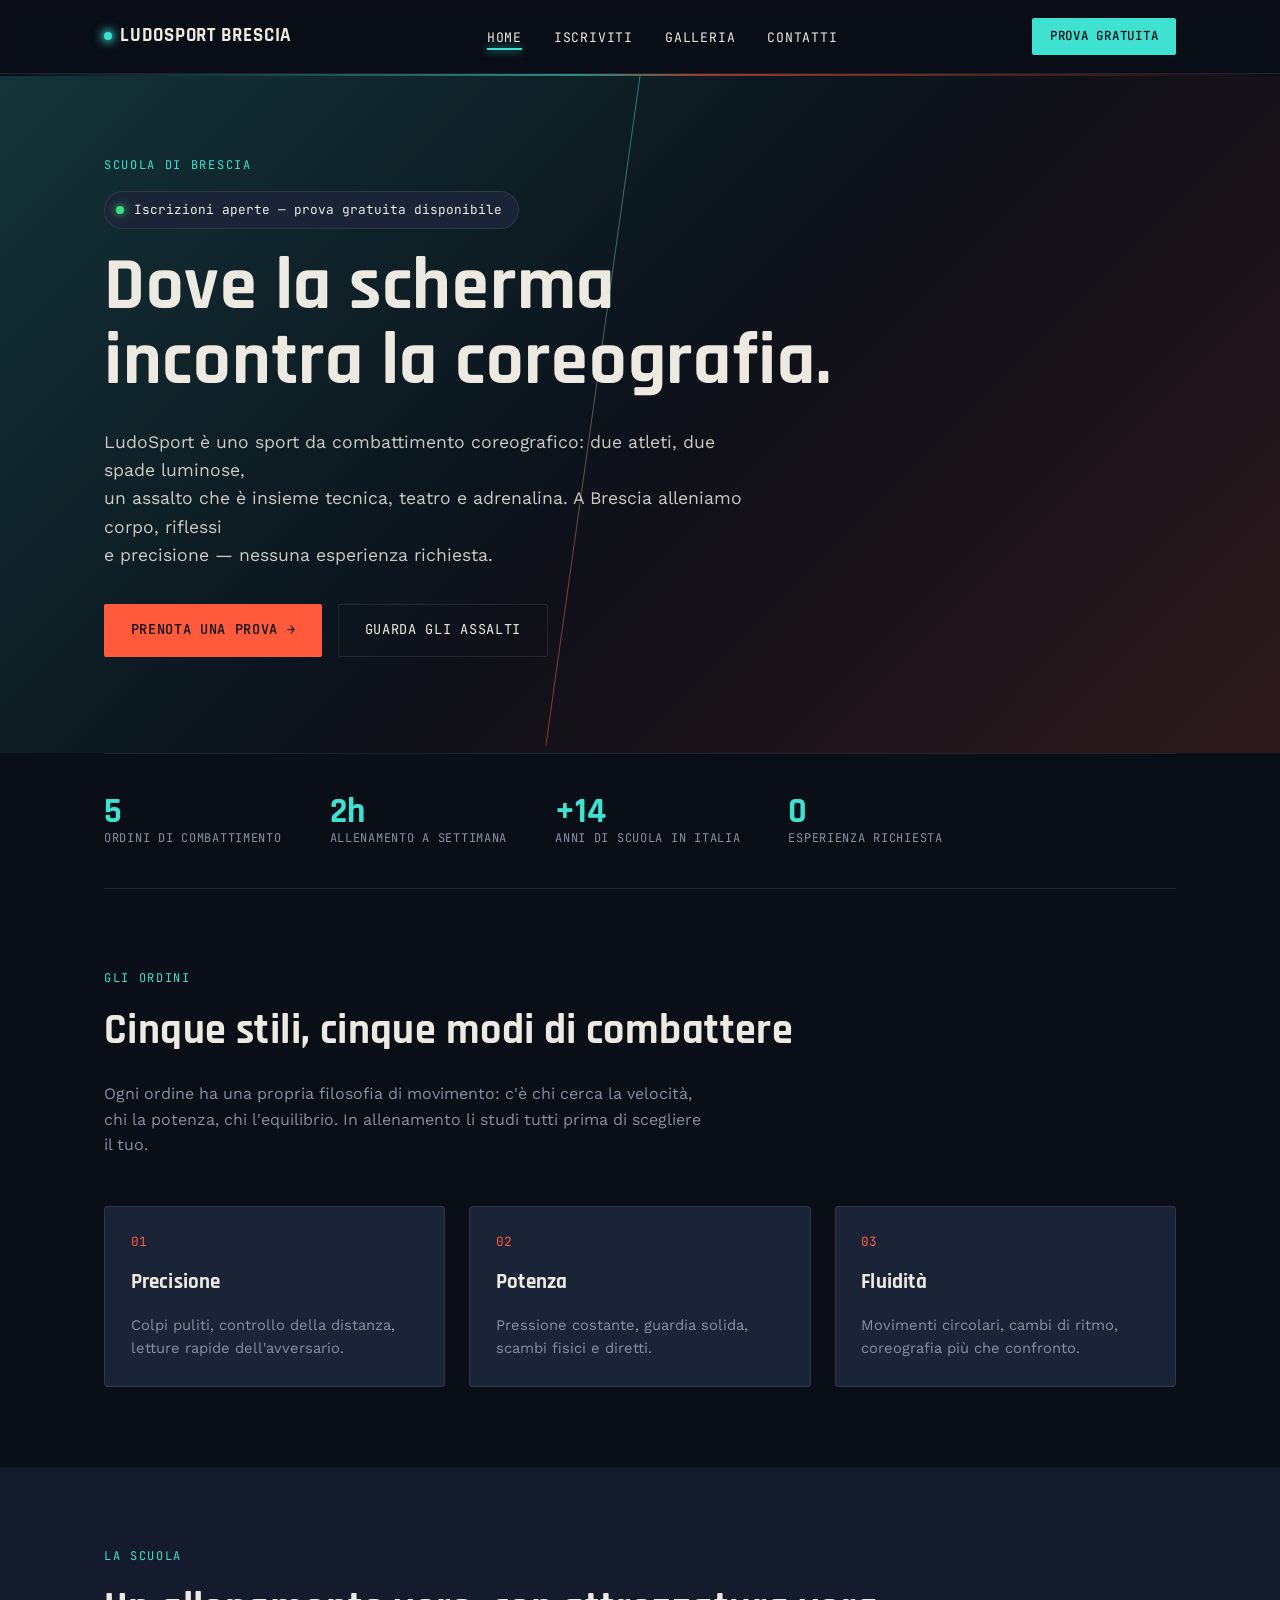
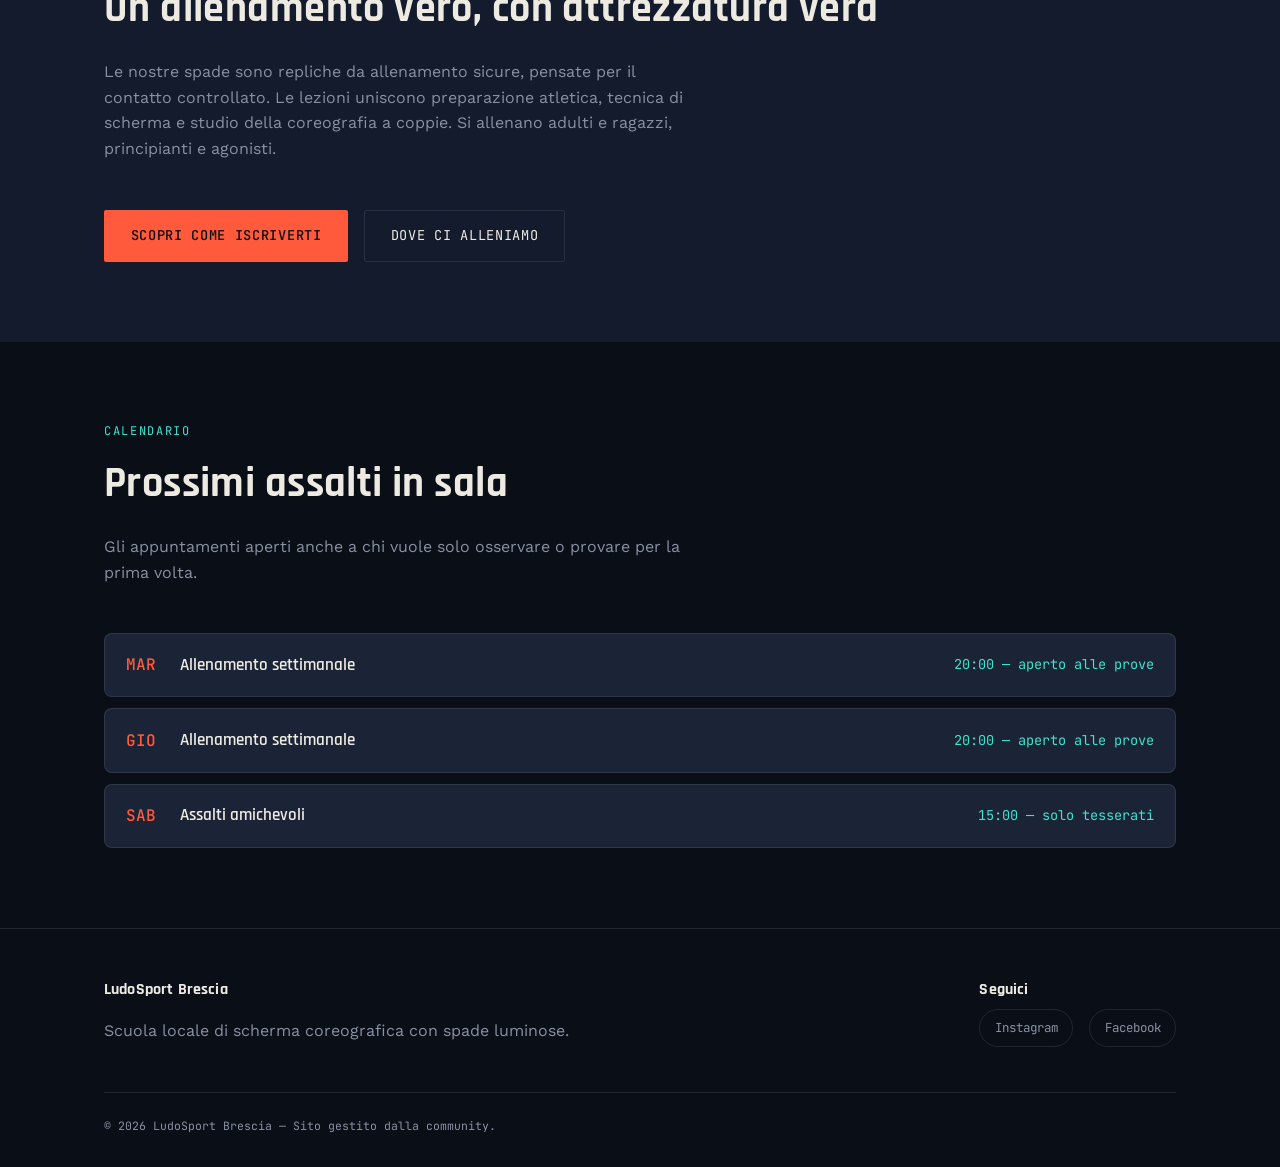
==== index.html @ ec68f719 "Add files via upload" ====
<!DOCTYPE html>
<html lang="it">
<head>
<meta charset="UTF-8">
<meta name="viewport" content="width=device-width, initial-scale=1.0">
<title>LudoSport Brescia — Scherma coreografica con spade luminose</title>
<meta name="description" content="LudoSport Brescia: allenamenti, assalti e corsi di scherma coreografica con spade laser. Scopri la scuola e prenota una lezione di prova.">
<link rel="stylesheet" href="style.css">
</head>
<body>

<header class="site-header">
  <nav class="nav">
    <a href="index.html" class="logo"><span class="spark"></span>LudoSport Brescia</a>
    <ul class="nav-links">
      <li><a href="index.html" class="active">Home</a></li>
      <li><a href="iscrizione.html">Iscriviti</a></li>
      <li><a href="galleria.html">Galleria</a></li>
      <li><a href="contatti.html">Contatti</a></li>
    </ul>
    <a href="iscrizione.html" class="nav-cta">Prova gratuita</a>
    <button class="nav-toggle" aria-label="Apri menu"><span></span><span></span><span></span></button>
  </nav>
</header>

<div class="clash-divider"></div>

<section class="hero">
  <span class="hero-seam" aria-hidden="true"></span>
  <div class="hero-inner">
    <span class="eyebrow">Scuola di Brescia</span>
    <div class="status-badge" style="margin-bottom: 1.2rem;"><span class="dot"></span>Iscrizioni aperte — prova gratuita disponibile</div>
    <h1>Dove la scherma<br>incontra la coreografia.</h1>
    <p class="lede">LudoSport è uno sport da combattimento coreografico: due atleti, due spade luminose,<br>
    un assalto che è insieme tecnica, teatro e adrenalina. A Brescia alleniamo corpo, riflessi<br>
    e precisione — nessuna esperienza richiesta.</p>
    <div class="hero-actions">
      <a href="iscrizione.html" class="btn btn-primary">Prenota una prova →</a>
      <a href="galleria.html" class="btn btn-ghost">Guarda gli assalti</a>
    </div>
  </div>
</section>

<div class="container">
  <div class="stats">
    <div class="stat"><div class="value">5</div><div class="label">Ordini di combattimento</div></div>
    <div class="stat"><div class="value">2h</div><div class="label">Allenamento a settimana</div></div>
    <div class="stat"><div class="value">+14</div><div class="label">Anni di scuola in Italia</div></div>
    <div class="stat"><div class="value">0</div><div class="label">Esperienza richiesta</div></div>
  </div>
</div>

<section>
  <div class="container">
    <div class="section-intro reveal">
      <span class="eyebrow">Gli ordini</span>
      <h2>Cinque stili, cinque modi di combattere</h2>
      <p>Ogni ordine ha una propria filosofia di movimento: c'è chi cerca la velocità, chi la potenza,
      chi l'equilibrio. In allenamento li studi tutti prima di scegliere il tuo.</p>
    </div>
    <div class="grid-3">
      <div class="card reveal">
        <span class="num">01</span>
        <h3>Precisione</h3>
        <p>Colpi puliti, controllo della distanza, letture rapide dell'avversario.</p>
      </div>
      <div class="card reveal">
        <span class="num">02</span>
        <h3>Potenza</h3>
        <p>Pressione costante, guardia solida, scambi fisici e diretti.</p>
      </div>
      <div class="card reveal">
        <span class="num">03</span>
        <h3>Fluidità</h3>
        <p>Movimenti circolari, cambi di ritmo, coreografia più che confronto.</p>
      </div>
    </div>
  </div>
</section>

<section class="panel-alt">
  <div class="container">
    <div class="section-intro reveal">
      <span class="eyebrow">La scuola</span>
      <h2>Un allenamento vero, con attrezzatura vera</h2>
      <p>Le nostre spade sono repliche da allenamento sicure, pensate per il contatto controllato.
      Le lezioni uniscono preparazione atletica, tecnica di scherma e studio della coreografia
      a coppie. Si allenano adulti e ragazzi, principianti e agonisti.</p>
    </div>
    <div class="hero-actions reveal">
      <a href="iscrizione.html" class="btn btn-primary">Scopri come iscriverti</a>
      <a href="contatti.html" class="btn btn-ghost">Dove ci alleniamo</a>
    </div>
  </div>
</section>

<section>
  <div class="container">
    <div class="section-intro reveal">
      <span class="eyebrow">Calendario</span>
      <h2>Prossimi assalti in sala</h2>
      <p>Gli appuntamenti aperti anche a chi vuole solo osservare o provare per la prima volta.</p>
    </div>
    <!--
      NOTA PER FRANCESCO: per aggiornare il calendario, copia un blocco
      ".list-card-row" e cambia nome, data e tipo evento. Nessun'altra modifica necessaria.
    -->
    <div class="list-cards reveal">
      <div class="list-card-row">
        <span class="rank">MAR</span>
        <span class="name">Allenamento settimanale</span>
        <span class="meta">20:00 — aperto alle prove</span>
      </div>
      <div class="list-card-row">
        <span class="rank">GIO</span>
        <span class="name">Allenamento settimanale</span>
        <span class="meta">20:00 — aperto alle prove</span>
      </div>
      <div class="list-card-row">
        <span class="rank">SAB</span>
        <span class="name">Assalti amichevoli</span>
        <span class="meta">15:00 — solo tesserati</span>
      </div>
    </div>
  </div>
</section>

<footer class="site-footer">
  <div class="container">
    <div class="footer-grid">
      <div>
        <h3>LudoSport Brescia</h3>
        <p>Scuola locale di scherma coreografica con spade luminose.</p>
      </div>
      <div>
        <h3>Seguici</h3>
        <div class="social-links">
          <a href="#">Instagram</a>
          <a href="#">Facebook</a>
        </div>
      </div>
    </div>
    <div class="fine-print">© 2026 LudoSport Brescia — Sito gestito dalla community.</div>
  </div>
</footer>

<script src="script.js"></script>
</body>
</html>
---- style.css ----
/* =========================================================
   LudoSport Brescia — Design System
   Void / Panel / Blade Cyan / Blade Ember / Parchment / Steel
   ========================================================= */

@import url('https://fonts.googleapis.com/css2?family=Rajdhani:wght@500;600;700&family=Work+Sans:wght@400;500;600&family=JetBrains+Mono:wght@400;500&display=swap');

:root {
  --void: #0a0e17;
  --panel: #141b2c;
  --panel-2: #1b2436;
  --cyan: #3fe1d0;
  --ember: #ff5a3c;
  --parchment: #edeae2;
  --steel: #8891a3;
  --line: rgba(237, 234, 226, 0.1);

  --display: 'Rajdhani', sans-serif;
  --body: 'Work Sans', sans-serif;
  --mono: 'JetBrains Mono', monospace;
}

* { box-sizing: border-box; }

html { scroll-behavior: smooth; }

@media (prefers-reduced-motion: reduce) {
  html { scroll-behavior: auto; }
  * { animation-duration: 0.01ms !important; animation-iteration-count: 1 !important; transition-duration: 0.01ms !important; }
}

body {
  margin: 0;
  background: var(--void);
  color: var(--parchment);
  font-family: var(--body);
  line-height: 1.6;
  -webkit-font-smoothing: antialiased;
}

img { max-width: 100%; display: block; }

a { color: inherit; text-decoration: none; }

.eyebrow {
  font-family: var(--mono);
  font-size: 0.75rem;
  letter-spacing: 0.14em;
  text-transform: uppercase;
  color: var(--cyan);
}

h1, h2, h3 {
  font-family: var(--display);
  font-weight: 700;
  letter-spacing: 0.01em;
  margin: 0 0 0.4em;
}

h1 { font-size: clamp(2.6rem, 6vw, 4.6rem); line-height: 1.02; }
h2 { font-size: clamp(1.8rem, 3.4vw, 2.6rem); }
h3 { font-size: 1.3rem; }

p { color: var(--steel); max-width: 60ch; }

.container {
  max-width: 1120px;
  margin: 0 auto;
  padding: 0 1.5rem;
}

/* ---------- Header / Nav ---------- */

.site-header {
  position: sticky;
  top: 0;
  z-index: 50;
  background: rgba(10, 14, 23, 0.85);
  backdrop-filter: blur(10px);
  border-bottom: 1px solid var(--line);
}

.nav {
  display: flex;
  align-items: center;
  justify-content: space-between;
  padding: 1.1rem 1.5rem;
  max-width: 1120px;
  margin: 0 auto;
}

.logo {
  font-family: var(--display);
  font-weight: 700;
  font-size: 1.2rem;
  letter-spacing: 0.04em;
  text-transform: uppercase;
  display: flex;
  align-items: center;
  gap: 0.5rem;
}

.logo .spark {
  width: 8px; height: 8px;
  background: var(--cyan);
  border-radius: 50%;
  box-shadow: 0 0 10px 2px var(--cyan);
}

.nav-links {
  display: flex;
  gap: 2rem;
  list-style: none;
  margin: 0; padding: 0;
}

.nav-links a {
  position: relative;
  font-family: var(--mono);
  font-size: 0.82rem;
  letter-spacing: 0.06em;
  text-transform: uppercase;
  color: var(--parchment);
  padding-bottom: 4px;
}

.nav-links a::after {
  content: '';
  position: absolute;
  left: 0; bottom: 0;
  height: 2px;
  width: 0;
  background: var(--cyan);
  box-shadow: 0 0 8px var(--cyan);
  transition: width 0.25s ease;
}

.nav-links a:nth-child(even)::after { background: var(--ember); box-shadow: 0 0 8px var(--ember); }
.nav-links a:hover::after, .nav-links a.active::after { width: 100%; }

.nav-cta {
  font-family: var(--mono);
  font-size: 0.78rem;
  text-transform: uppercase;
  letter-spacing: 0.06em;
  background: var(--cyan);
  color: var(--void);
  padding: 0.55rem 1.1rem;
  border-radius: 2px;
  font-weight: 500;
}

/* Hamburger icon (tre linee -> X quando aperto) */
.nav-toggle {
  display: none;
  position: relative;
  width: 40px; height: 40px;
  background: none;
  border: 1px solid var(--line);
  border-radius: 4px;
  cursor: pointer;
  z-index: 60;
}

.nav-toggle span {
  position: absolute;
  left: 10px; right: 10px;
  height: 2px;
  background: var(--parchment);
  transition: transform 0.25s ease, opacity 0.25s ease, top 0.25s ease;
}

.nav-toggle span:nth-child(1) { top: 13px; }
.nav-toggle span:nth-child(2) { top: 19px; }
.nav-toggle span:nth-child(3) { top: 25px; }

.nav-toggle.open span:nth-child(1) { top: 19px; transform: rotate(45deg); }
.nav-toggle.open span:nth-child(2) { opacity: 0; }
.nav-toggle.open span:nth-child(3) { top: 19px; transform: rotate(-45deg); }

@media (max-width: 780px) {
  .nav-links { display: none; }
  .nav-toggle { display: block; }

  /* Overlay full-screen in stile app: non un dropdown, ma un pannello a tutto schermo */
  .nav-links.open {
    display: flex;
    flex-direction: column;
    gap: 0;
    position: fixed;
    inset: 0;
    top: 0;
    background: var(--void);
    z-index: 55;
    padding: 6.5rem 1.8rem 2rem;
    overflow-y: auto;
  }

  .nav-links.open a {
    font-family: var(--display);
    font-size: 1.7rem;
    font-weight: 600;
    text-transform: none;
    letter-spacing: 0;
    padding: 0.9rem 0;
    border-bottom: 1px solid var(--line);
  }

  .nav-links.open a::after { display: none; }

  .nav-links.open li:nth-child(odd) a { color: var(--cyan); }
  .nav-links.open li:nth-child(even) a { color: var(--parchment); }
}

/* ---------- Clash divider (signature motif) ---------- */

.clash-divider {
  height: 2px;
  background: linear-gradient(90deg, transparent, var(--cyan) 45%, var(--ember) 55%, transparent);
  opacity: 0.6;
  margin: 0;
}

/* ---------- Hero ---------- */

.hero {
  position: relative;
  overflow: hidden;
  padding: 5rem 0 6rem;
  isolation: isolate;
}

.hero::before, .hero::after {
  content: '';
  position: absolute;
  inset: 0;
  z-index: -1;
}

.hero::before {
  background: linear-gradient(135deg, rgba(63,225,208,0.18), transparent 55%);
}

.hero::after {
  background: linear-gradient(315deg, rgba(255,90,60,0.14), transparent 55%);
}

.hero-seam {
  position: absolute;
  top: 0; bottom: 0;
  left: 50%;
  width: 1px;
  background: linear-gradient(180deg, var(--cyan), var(--ember));
  opacity: 0.5;
  transform: translateX(-50%) rotate(8deg);
  transform-origin: top;
  z-index: -1;
}

.hero-inner { max-width: 1120px; margin: 0 auto; padding: 0 1.5rem; }

.hero .eyebrow { display: block; margin-bottom: 1rem; }

.hero p.lede {
  font-size: 1.1rem;
  color: var(--parchment);
  opacity: 0.85;
  margin-top: 1.2rem;
}

.hero-actions {
  display: flex;
  gap: 1rem;
  margin-top: 2.2rem;
  flex-wrap: wrap;
}

/* ---------- Buttons ---------- */

.btn {
  display: inline-flex;
  align-items: center;
  gap: 0.5rem;
  font-family: var(--mono);
  font-size: 0.85rem;
  text-transform: uppercase;
  letter-spacing: 0.05em;
  padding: 0.9rem 1.6rem;
  border-radius: 2px;
  border: 1px solid transparent;
  cursor: pointer;
  transition: transform 0.15s ease, box-shadow 0.15s ease;
}

.btn-primary { background: var(--ember); color: var(--void); font-weight: 500; }
.btn-primary:hover { box-shadow: 0 0 24px rgba(255,90,60,0.45); transform: translateY(-1px); }

.btn-ghost { border-color: var(--line); color: var(--parchment); }
.btn-ghost:hover { border-color: var(--cyan); color: var(--cyan); }

/* ---------- Sections ---------- */

section { padding: 5rem 0; }
section .eyebrow { margin-bottom: 0.6rem; display: block; }
section > .container > h2 { margin-bottom: 1rem; }
.section-intro { margin-bottom: 3rem; }

.panel-alt { background: var(--panel); }

/* ---------- Orders / Cards grid ---------- */

.grid-3 {
  display: grid;
  grid-template-columns: repeat(3, 1fr);
  gap: 1.5rem;
}

@media (max-width: 860px) { .grid-3 { grid-template-columns: repeat(2, 1fr); } }
@media (max-width: 560px) { .grid-3 { grid-template-columns: 1fr; } }

.card {
  background: var(--panel-2);
  border: 1px solid var(--line);
  border-radius: 4px;
  padding: 1.6rem;
  transition: border-color 0.2s ease, transform 0.2s ease;
}

.card:hover { border-color: var(--cyan); transform: translateY(-3px); }

.card .num {
  font-family: var(--mono);
  color: var(--ember);
  font-size: 0.8rem;
  display: block;
  margin-bottom: 0.8rem;
}

.card p { font-size: 0.92rem; margin-bottom: 0; }

/* ---------- Stats row (mono/data feel) ---------- */

.stats {
  display: flex;
  gap: 3rem;
  flex-wrap: wrap;
  padding: 2.5rem 0;
  border-top: 1px solid var(--line);
  border-bottom: 1px solid var(--line);
}

.stat .value {
  font-family: var(--display);
  font-size: 2.2rem;
  color: var(--cyan);
  font-weight: 700;
  line-height: 1;
}

.stat .label {
  font-family: var(--mono);
  font-size: 0.75rem;
  color: var(--steel);
  text-transform: uppercase;
  letter-spacing: 0.06em;
}

/* ---------- Gallery ---------- */

.gallery-grid {
  display: grid;
  grid-template-columns: repeat(3, 1fr);
  gap: 0.6rem;
}

@media (max-width: 780px) { .gallery-grid { grid-template-columns: repeat(2, 1fr); } }

.gallery-item {
  position: relative;
  aspect-ratio: 4/5;
  overflow: hidden;
  border-radius: 3px;
  background: var(--panel-2);
}

.gallery-item img { width: 100%; height: 100%; object-fit: cover; transition: transform 0.4s ease; }
.gallery-item:hover img { transform: scale(1.06); }

.gallery-item .caption {
  position: absolute; left: 0; right: 0; bottom: 0;
  padding: 0.6rem 0.8rem;
  background: linear-gradient(0deg, rgba(10,14,23,0.9), transparent);
  font-family: var(--mono);
  font-size: 0.7rem;
  color: var(--parchment);
  opacity: 0;
  transition: opacity 0.25s ease;
}

.gallery-item:hover .caption { opacity: 1; }

.filter-bar {
  display: flex;
  gap: 0.6rem;
  flex-wrap: wrap;
  margin-bottom: 2rem;
}

.filter-btn {
  font-family: var(--mono);
  font-size: 0.75rem;
  text-transform: uppercase;
  letter-spacing: 0.04em;
  background: none;
  border: 1px solid var(--line);
  color: var(--steel);
  padding: 0.5rem 1rem;
  border-radius: 20px;
  cursor: pointer;
  transition: all 0.2s ease;
}

.filter-btn:hover, .filter-btn.active {
  color: var(--void);
  background: var(--cyan);
  border-color: var(--cyan);
}

/* ---------- Forms ---------- */

.form-grid { display: grid; gap: 1.2rem; max-width: 560px; }

label {
  display: block;
  font-family: var(--mono);
  font-size: 0.75rem;
  text-transform: uppercase;
  letter-spacing: 0.05em;
  color: var(--steel);
  margin-bottom: 0.5rem;
}

input, textarea, select {
  width: 100%;
  background: var(--panel-2);
  border: 1px solid var(--line);
  color: var(--parchment);
  font-family: var(--body);
  font-size: 0.95rem;
  padding: 0.8rem 0.9rem;
  border-radius: 3px;
}

input:focus, textarea:focus, select:focus {
  outline: 2px solid var(--cyan);
  outline-offset: 1px;
  border-color: var(--cyan);
}

/* ---------- Steps list ---------- */

.steps { display: grid; gap: 1.4rem; }

.step { display: flex; gap: 1.2rem; align-items: flex-start; }

.step .num {
  font-family: var(--display);
  font-size: 1.6rem;
  font-weight: 700;
  color: var(--ember);
  min-width: 2.4rem;
}

/* ---------- Footer ---------- */

.site-footer {
  border-top: 1px solid var(--line);
  padding: 3rem 0 2rem;
  color: var(--steel);
}

.footer-grid {
  display: flex;
  justify-content: space-between;
  flex-wrap: wrap;
  gap: 2rem;
  margin-bottom: 2rem;
}

.footer-grid h3 { font-size: 1rem; color: var(--parchment); }

.social-links { display: flex; gap: 1rem; }

.social-links a {
  font-family: var(--mono);
  font-size: 0.78rem;
  border: 1px solid var(--line);
  padding: 0.5rem 0.9rem;
  border-radius: 20px;
}

.social-links a:hover { border-color: var(--cyan); color: var(--cyan); }

.fine-print {
  font-family: var(--mono);
  font-size: 0.72rem;
  color: var(--steel);
  border-top: 1px solid var(--line);
  padding-top: 1.5rem;
}

/* ---------- Reveal on scroll ---------- */

.reveal {
  opacity: 0;
  transform: translateY(16px);
  transition: opacity 0.6s ease, transform 0.6s ease;
}

.reveal.is-visible { opacity: 1; transform: translateY(0); }

/* ---------- Status badge (pallino + testo, es. "Iscrizioni aperte") ---------- */

.status-badge {
  display: inline-flex;
  align-items: center;
  gap: 0.6rem;
  background: var(--panel-2);
  border: 1px solid var(--line);
  border-radius: 30px;
  padding: 0.5rem 1rem 0.5rem 0.7rem;
  font-family: var(--mono);
  font-size: 0.8rem;
  color: var(--parchment);
}

.status-badge .dot {
  width: 8px; height: 8px;
  border-radius: 50%;
  background: #3fe17e;
  box-shadow: 0 0 8px #3fe17e;
}

/* ---------- List cards ("quadrettoni") — righe di classifica/elenco ---------- */

.list-cards {
  display: grid;
  gap: 0.7rem;
}

.list-card-row {
  display: flex;
  align-items: center;
  gap: 1rem;
  background: var(--panel-2);
  border: 1px solid var(--line);
  border-radius: 8px;
  padding: 1.1rem 1.3rem;
  transition: border-color 0.2s ease;
}

.list-card-row:hover { border-color: var(--cyan); }

.list-card-row .rank {
  font-family: var(--mono);
  font-weight: 500;
  color: var(--ember);
  min-width: 2.4rem;
}

.list-card-row .name {
  flex: 1;
  font-family: var(--display);
  font-weight: 600;
  font-size: 1.05rem;
}

.list-card-row .meta {
  font-family: var(--mono);
  font-size: 0.85rem;
  color: var(--cyan);
  white-space: nowrap;
}

/* ---------- Page hero (interior pages) ---------- */

.page-hero {
  padding: 3.5rem 0 3rem;
  border-bottom: 1px solid var(--line);
}

.page-hero .eyebrow { display: block; margin-bottom: 0.8rem; }
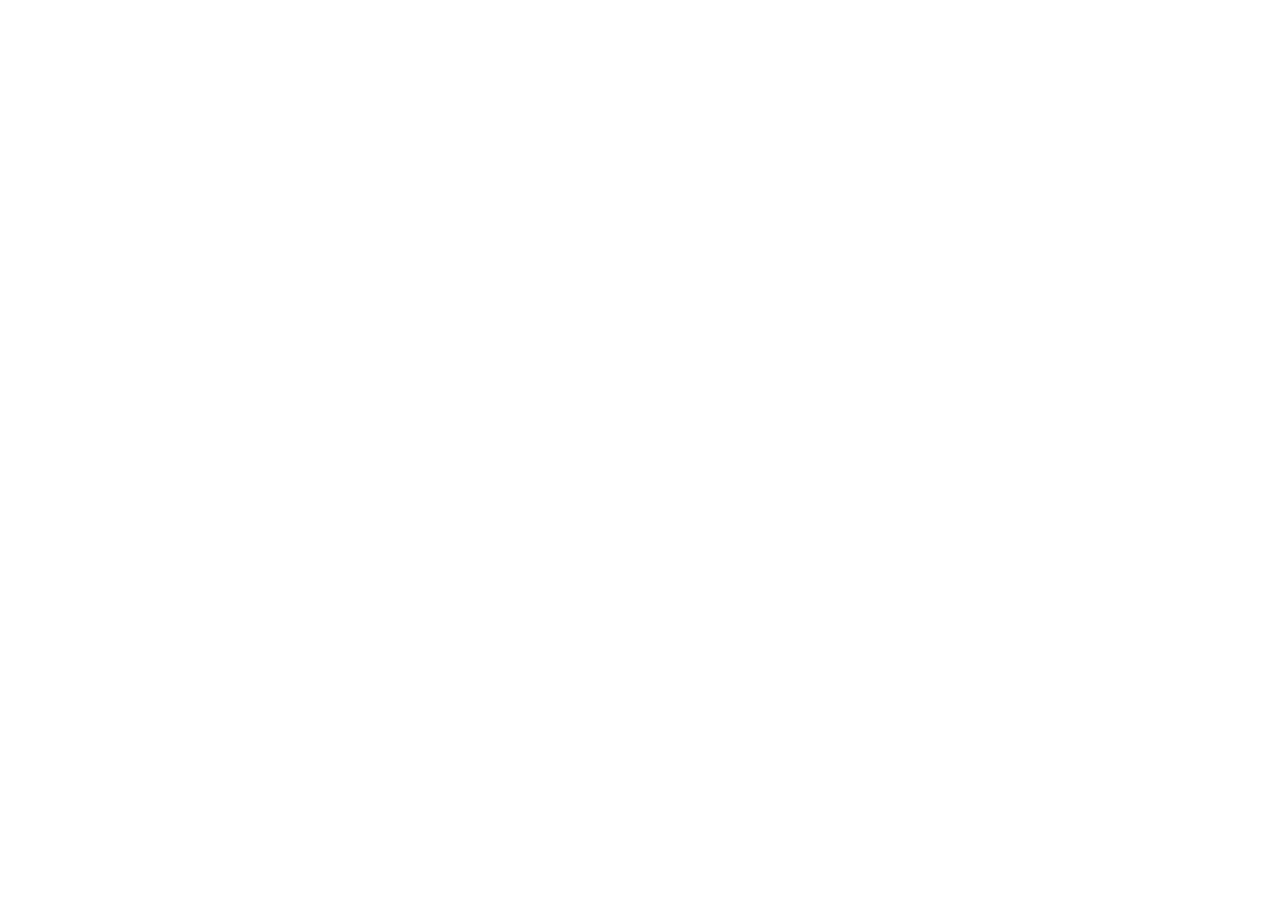
==== commit 3b31bdd4: "Add files via upload" ====
--- a/index.html
+++ b/index.html
@@ -1,149 +1,25 @@
-<!DOCTYPE html>
+<!doctype html>
 <html lang="it">
 <head>
-<meta charset="UTF-8">
-<meta name="viewport" content="width=device-width, initial-scale=1.0">
-<title>LudoSport Brescia — Scherma coreografica con spade luminose</title>
-<meta name="description" content="LudoSport Brescia: allenamenti, assalti e corsi di scherma coreografica con spade laser. Scopri la scuola e prenota una lezione di prova.">
-<link rel="stylesheet" href="style.css">
+  <meta charset="utf-8" />
+  <meta name="viewport" content="width=device-width, initial-scale=1.0" />
+  <title>Amministrazione — LudoSport Brescia</title>
+  <!-- Necessario per il login: gestisce gli account di chi può caricare foto -->
+  <script defer src="https://identity.netlify.com/v1/netlify-identity-widget.js"></script>
 </head>
 <body>
-
-<header class="site-header">
-  <nav class="nav">
-    <a href="index.html" class="logo"><span class="spark"></span>LudoSport Brescia</a>
-    <ul class="nav-links">
-      <li><a href="index.html" class="active">Home</a></li>
-      <li><a href="iscrizione.html">Iscriviti</a></li>
-      <li><a href="galleria.html">Galleria</a></li>
-      <li><a href="contatti.html">Contatti</a></li>
-    </ul>
-    <a href="iscrizione.html" class="nav-cta">Prova gratuita</a>
-    <button class="nav-toggle" aria-label="Apri menu"><span></span><span></span><span></span></button>
-  </nav>
-</header>
-
-<div class="clash-divider"></div>
-
-<section class="hero">
-  <span class="hero-seam" aria-hidden="true"></span>
-  <div class="hero-inner">
-    <span class="eyebrow">Scuola di Brescia</span>
-    <div class="status-badge" style="margin-bottom: 1.2rem;"><span class="dot"></span>Iscrizioni aperte — prova gratuita disponibile</div>
-    <h1>Dove la scherma<br>incontra la coreografia.</h1>
-    <p class="lede">LudoSport è uno sport da combattimento coreografico: due atleti, due spade luminose,<br>
-    un assalto che è insieme tecnica, teatro e adrenalina. A Brescia alleniamo corpo, riflessi<br>
-    e precisione — nessuna esperienza richiesta.</p>
-    <div class="hero-actions">
-      <a href="iscrizione.html" class="btn btn-primary">Prenota una prova →</a>
-      <a href="galleria.html" class="btn btn-ghost">Guarda gli assalti</a>
-    </div>
-  </div>
-</section>
-
-<div class="container">
-  <div class="stats">
-    <div class="stat"><div class="value">5</div><div class="label">Ordini di combattimento</div></div>
-    <div class="stat"><div class="value">2h</div><div class="label">Allenamento a settimana</div></div>
-    <div class="stat"><div class="value">+14</div><div class="label">Anni di scuola in Italia</div></div>
-    <div class="stat"><div class="value">0</div><div class="label">Esperienza richiesta</div></div>
-  </div>
-</div>
-
-<section>
-  <div class="container">
-    <div class="section-intro reveal">
-      <span class="eyebrow">Gli ordini</span>
-      <h2>Cinque stili, cinque modi di combattere</h2>
-      <p>Ogni ordine ha una propria filosofia di movimento: c'è chi cerca la velocità, chi la potenza,
-      chi l'equilibrio. In allenamento li studi tutti prima di scegliere il tuo.</p>
-    </div>
-    <div class="grid-3">
-      <div class="card reveal">
-        <span class="num">01</span>
-        <h3>Precisione</h3>
-        <p>Colpi puliti, controllo della distanza, letture rapide dell'avversario.</p>
-      </div>
-      <div class="card reveal">
-        <span class="num">02</span>
-        <h3>Potenza</h3>
-        <p>Pressione costante, guardia solida, scambi fisici e diretti.</p>
-      </div>
-      <div class="card reveal">
-        <span class="num">03</span>
-        <h3>Fluidità</h3>
-        <p>Movimenti circolari, cambi di ritmo, coreografia più che confronto.</p>
-      </div>
-    </div>
-  </div>
-</section>
-
-<section class="panel-alt">
-  <div class="container">
-    <div class="section-intro reveal">
-      <span class="eyebrow">La scuola</span>
-      <h2>Un allenamento vero, con attrezzatura vera</h2>
-      <p>Le nostre spade sono repliche da allenamento sicure, pensate per il contatto controllato.
-      Le lezioni uniscono preparazione atletica, tecnica di scherma e studio della coreografia
-      a coppie. Si allenano adulti e ragazzi, principianti e agonisti.</p>
-    </div>
-    <div class="hero-actions reveal">
-      <a href="iscrizione.html" class="btn btn-primary">Scopri come iscriverti</a>
-      <a href="contatti.html" class="btn btn-ghost">Dove ci alleniamo</a>
-    </div>
-  </div>
-</section>
-
-<section>
-  <div class="container">
-    <div class="section-intro reveal">
-      <span class="eyebrow">Calendario</span>
-      <h2>Prossimi assalti in sala</h2>
-      <p>Gli appuntamenti aperti anche a chi vuole solo osservare o provare per la prima volta.</p>
-    </div>
-    <!--
-      NOTA PER FRANCESCO: per aggiornare il calendario, copia un blocco
-      ".list-card-row" e cambia nome, data e tipo evento. Nessun'altra modifica necessaria.
-    -->
-    <div class="list-cards reveal">
-      <div class="list-card-row">
-        <span class="rank">MAR</span>
-        <span class="name">Allenamento settimanale</span>
-        <span class="meta">20:00 — aperto alle prove</span>
-      </div>
-      <div class="list-card-row">
-        <span class="rank">GIO</span>
-        <span class="name">Allenamento settimanale</span>
-        <span class="meta">20:00 — aperto alle prove</span>
-      </div>
-      <div class="list-card-row">
-        <span class="rank">SAB</span>
-        <span class="name">Assalti amichevoli</span>
-        <span class="meta">15:00 — solo tesserati</span>
-      </div>
-    </div>
-  </div>
-</section>
-
-<footer class="site-footer">
-  <div class="container">
-    <div class="footer-grid">
-      <div>
-        <h3>LudoSport Brescia</h3>
-        <p>Scuola locale di scherma coreografica con spade luminose.</p>
-      </div>
-      <div>
-        <h3>Seguici</h3>
-        <div class="social-links">
-          <a href="#">Instagram</a>
-          <a href="#">Facebook</a>
-        </div>
-      </div>
-    </div>
-    <div class="fine-print">© 2026 LudoSport Brescia — Sito gestito dalla community.</div>
-  </div>
-</footer>
-
-<script src="script.js"></script>
+  <!-- Interfaccia di amministrazione: carica le foto e le salva nel repository GitHub -->
+  <script src="https://unpkg.com/decap-cms@^3.0.0/dist/decap-cms.js"></script>
+  <script>
+    if (window.netlifyIdentity) {
+      window.netlifyIdentity.on("init", user => {
+        if (!user) {
+          window.netlifyIdentity.on("login", () => {
+            document.location.href = "/admin/";
+          });
+        }
+      });
+    }
+  </script>
 </body>
 </html>
